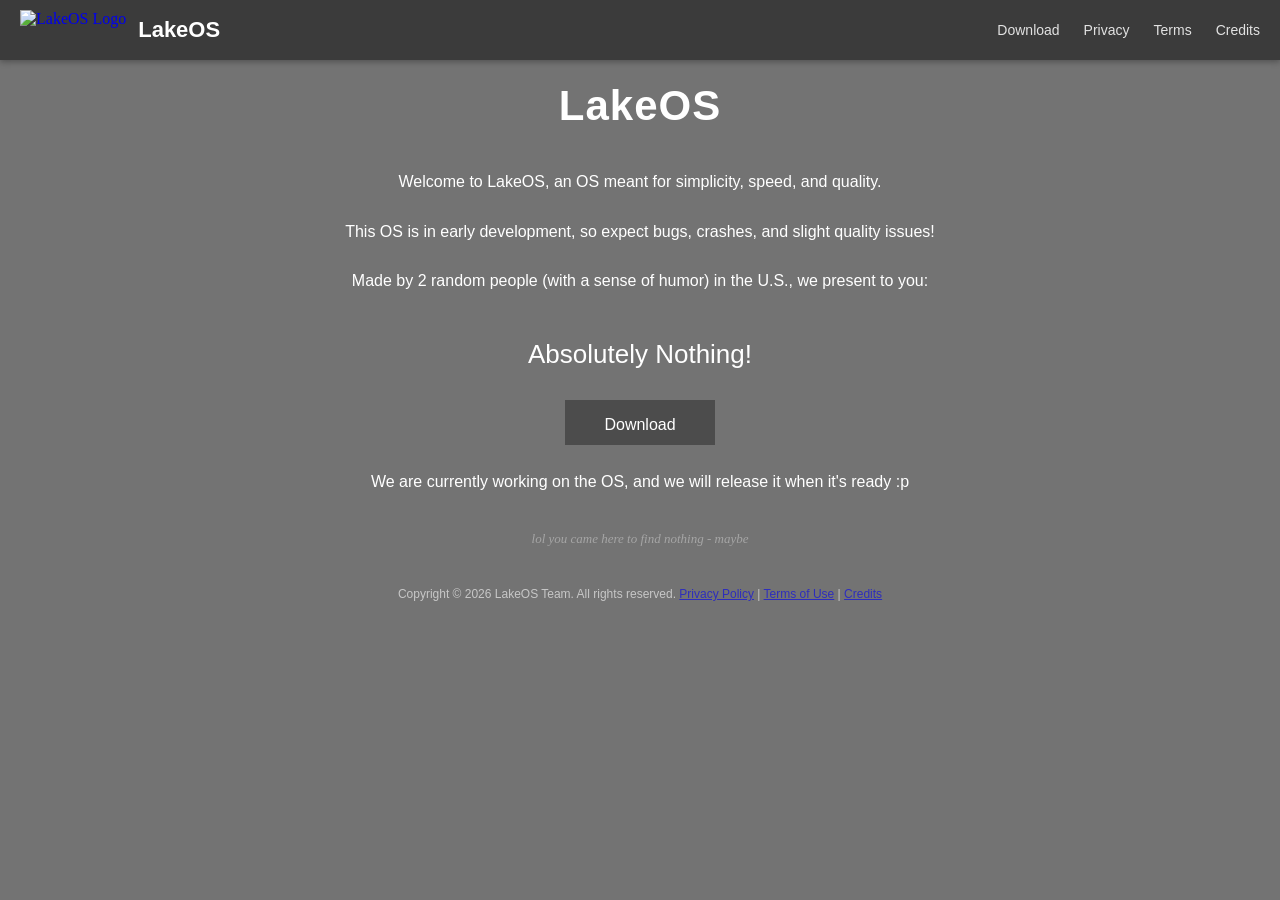
==== index.html @ bf870981 "make site part 1 :D" ====
<!DOCTYPE html>
<html lang="en">
<head>
    <meta charset="UTF-8">
    <meta name="viewport" content="width=device-width, initial-scale=1.0">
    <title>LakeOS</title>
    <link rel="stylesheet" href="style.css">
    <link rel="icon" href="assets/transparent-lakeos-logo.png">
    <script src="script.js"></script>
</head>

<body>
<header class="lakeos-header">
    <a href="index.html" class="logo-link">
        <img src="assets/transparent-lakeos-logo.png" alt="LakeOS Logo" class="logo">
        <span class="logo-text">LakeOS</span>
    </a>
    <nav class="header-nav">
        <a href="downloads.html">Download</a>
        <a href="privacy.html">Privacy</a>
        <a href="terms.html">Terms</a>
        <a href="credits.html">Credits</a>
    </nav>
</header>
<h1 id="title" class="default">LakeOS</h1>
<p class="default">Welcome to LakeOS, an OS meant for simplicity, speed, and quality.</p>
<p class="default">This OS is in early development, so expect bugs, crashes, and slight quality issues!</p>
<p class="default"> Made by 2 random people (with a sense of humor) in the U.S., we present to you:</p>
<h2 class="default" id="presentation">Absolutely Nothing!</h2>
<button class="default" id="download" onclick="goto('download.html')">Download</button>
<p class="default">We are currently working on the OS, and we will release it when it's ready :p</p>
<p class="quiet" id="whisper">lol you came here to find nothing - maybe</p>
<footer class="footer">Copyright © 2026 LakeOS Team. All rights reserved. <a href="privacy.html">Privacy Policy</a> | <a href="terms.html">Terms of Use</a> | <a href="credits.html">Credits</a></footer>    
</body>
</html>
---- style.css ----
/* Global defaults */
* {
    margin: 0;
    padding: 0;
    box-sizing: border-box;
}

/* Header panel */
.lakeos-header {
    width: 100%;
    background-color: rgba(50, 50, 50, 0.85); /* grey, slightly transparent */
    display: flex;
    justify-content: space-between;
    align-items: center;
    padding: 10px 20px;
    position: sticky;
    top: 0;
    z-index: 999;
    box-shadow: 0 2px 6px rgba(0,0,0,0.3);
}

/* Logo + text link */
.logo-link {
    display: flex;
    align-items: center;
    text-decoration: none;
}

.logo {
    height: 40px;
    width: auto;
    margin-right: 12px;
}

.logo-text {
    font-family: Arial, sans-serif;
    font-weight: bold;
    font-size: 22px;
    color: white;
}

/* Navigation links */
.header-nav a {
    font-family: Arial, sans-serif;
    color: white;
    text-decoration: none;
    margin-left: 20px;
    font-size: 14px;
    opacity: 0.85;
    transition: opacity 0.2s ease;
}

.header-nav a:hover {
    opacity: 1;
}

/* Background */
body {
    margin: 0;
    padding: 0;
    min-height: 100vh;
    background-image: url('assets/lake-bg.jpg');
    background-attachment: fixed;
    background-size: cover;
    background-position: center;

    /* Center content vertically + horizontally */
    display: flex;
    flex-direction: column;
    align-items: center;
    justify-content: flex-start;

    /* Dark overlay for readability */
    background-color: rgba(0, 0, 0, 0.55);
    background-blend-mode: darken;
}

/* Main text style */
.default {
    font-family: Arial, sans-serif;
    font-size: 16px;
    font-weight: normal;
    text-align: center;

    /* Spacing + width control */
    max-width: 720px;
    margin: 12px 20px;
    line-height: 1.6;

    /* Better contrast */
    color: white;
}

/* Title */
#title {
    font-size: 42px;
    font-weight: 700;
    margin-bottom: 18px;
    letter-spacing: 1px;
}

/* Section heading */
#presentation {
    font-size: 26px;
    font-weight: 500;
    margin-top: 28px;
    margin-bottom: 12px;
}

/* Quiet text */
.quiet {
    font-size: 13px;
    color: #bbbbbb;
    text-align: center;
    margin-top: 25px;
    opacity: 0.7;
    font-style: italic;
}

.footer {
    font-family: Arial, sans-serif;
    font-size: 12px;
    color: #ffffff;
    text-align: center;
    margin-top: 40px;
    opacity: 0.6;
}

#download {
    background-color: #4c4c4c;
    color: white;
    border: none;
    padding: 12px 24px;
    font-size: 16px;
    border-radius: 0px;
    cursor: pointer;
    width: 150px;
    height: 45px;
    transition: background-color 0.3s ease;
}
#download:hover {
    background-color: #000000;
}

#absolutely-nothing {
    font-size: 16px;
    font-weight: 500;
    margin-top: 18px;
    background-color: rgb(60, 60, 60);
    color: rgb(84, 83, 83);
    width: 400px;
    height: 100px;
    align-self: center;
    display: flex;
    justify-content: center;
    align-items: center;
    border: none;
}

.download-section {
    display: flex;
    flex-direction: column;
    align-items: left;
    margin-top: 18px;
    border: #000000 1px solid;
    padding: 20px;
    background-color: rgba(48, 48, 48, 0.633);
    width: 70%;
    height: 100px;
}

#download-title {
    font-size: 18px;
    font-family: Arial, Helvetica, sans-serif;
    color: white;
    align-self: center;
}

.download-content {
    font-size: 14px;
    margin-top: 8px;
}
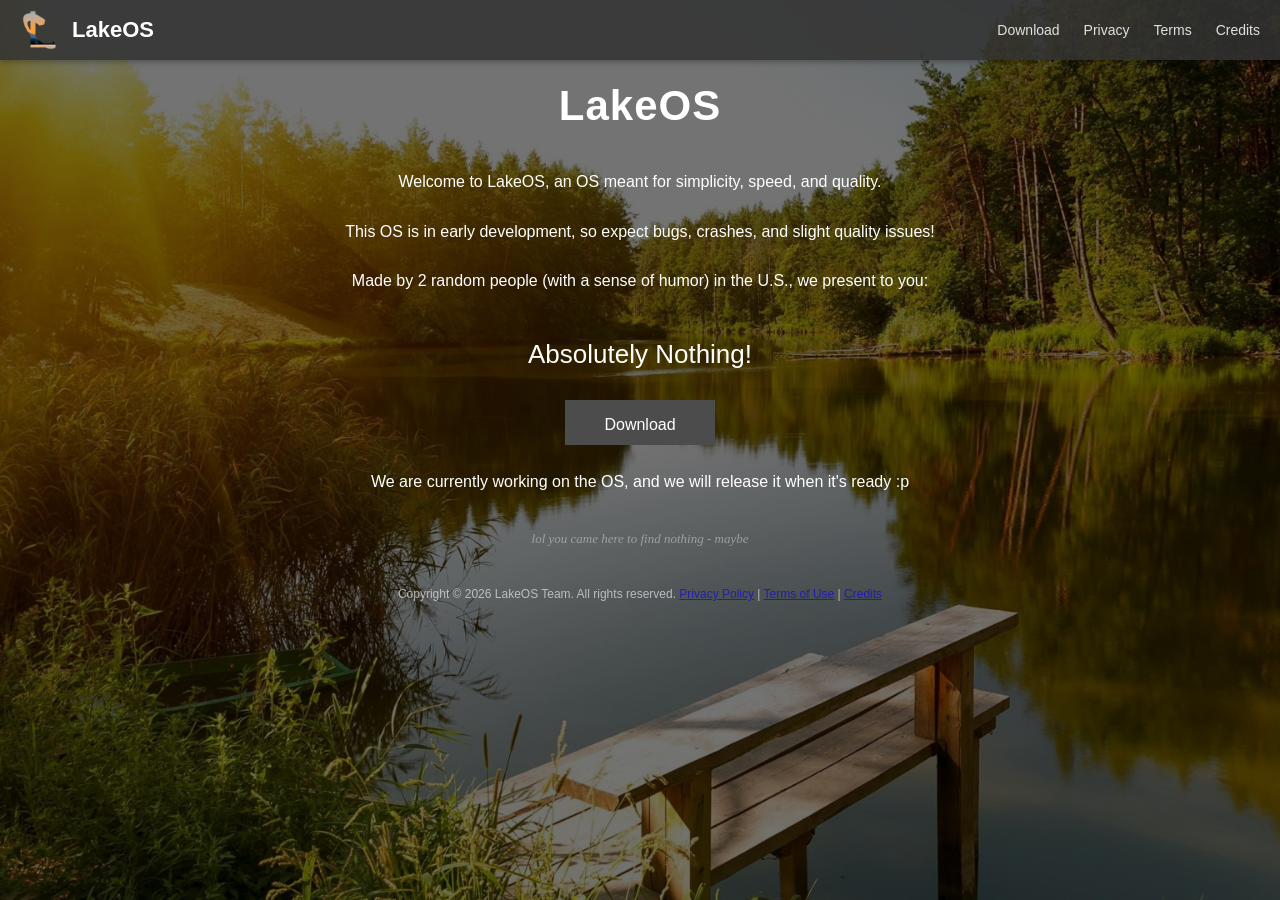
==== commit 60ff5b7a: "Update index.html" ====
--- a/index.html
+++ b/index.html
@@ -16,7 +16,7 @@
         <span class="logo-text">LakeOS</span>
     </a>
     <nav class="header-nav">
-        <a href="downloads.html">Download</a>
+        <a href="download.html">Download</a>
         <a href="privacy.html">Privacy</a>
         <a href="terms.html">Terms</a>
         <a href="credits.html">Credits</a>
@@ -32,4 +32,4 @@
 <p class="quiet" id="whisper">lol you came here to find nothing - maybe</p>
 <footer class="footer">Copyright © 2026 LakeOS Team. All rights reserved. <a href="privacy.html">Privacy Policy</a> | <a href="terms.html">Terms of Use</a> | <a href="credits.html">Credits</a></footer>    
 </body>
-</html>+</html>
--- a/style.css
+++ b/style.css
@@ -162,7 +162,7 @@
     flex-direction: column;
     align-items: left;
     margin-top: 18px;
-    border: #000000 1px solid;
+    border: none;
     padding: 20px;
     background-color: rgba(48, 48, 48, 0.633);
     width: 70%;
@@ -179,4 +179,4 @@
 .download-content {
     font-size: 14px;
     margin-top: 8px;
-}+}
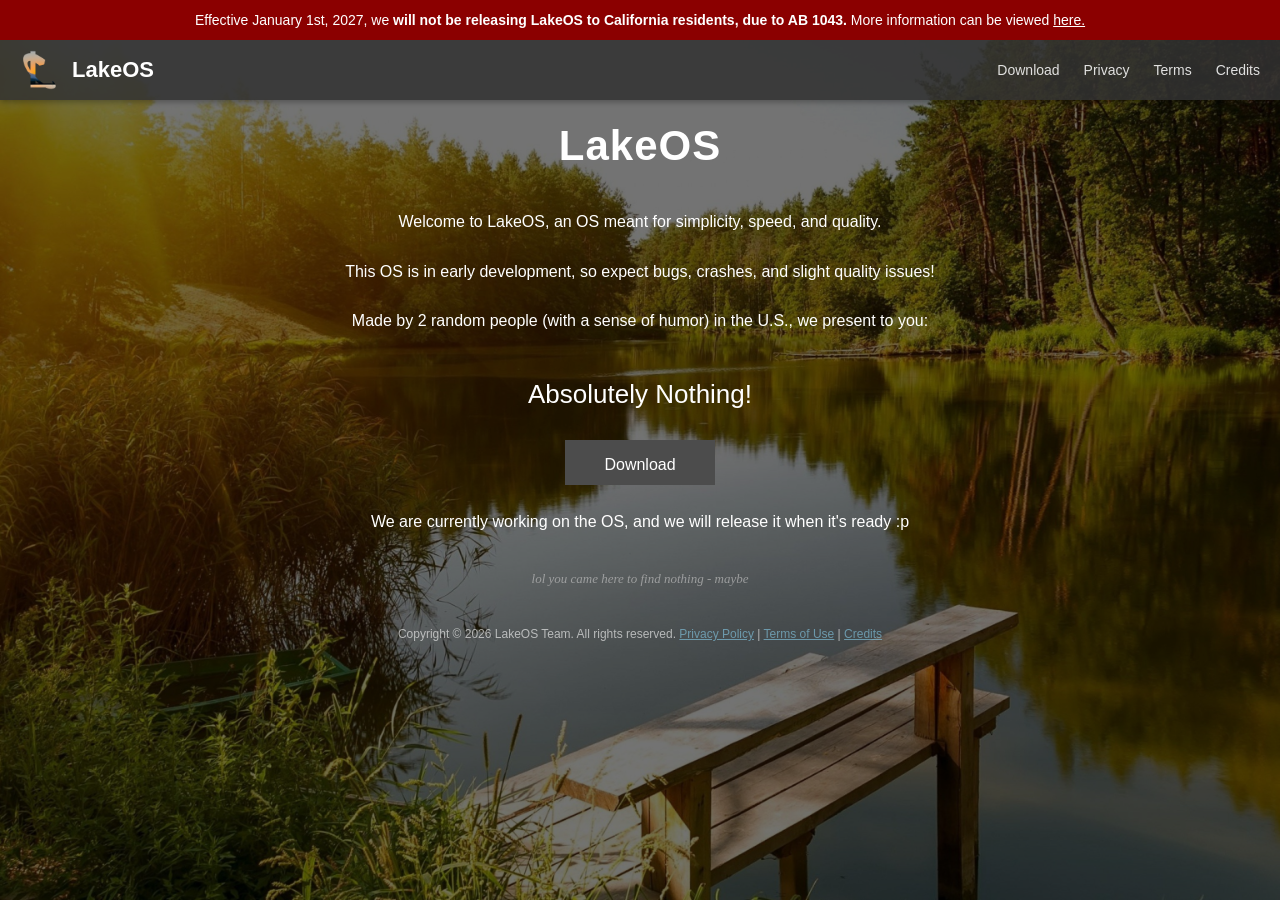
==== commit f57407a6: "chore: Update all files to repository" ====
--- a/index.html
+++ b/index.html
@@ -10,11 +10,15 @@
 </head>
 
 <body>
+<div class="notification-bar">
+    Effective January 1st, 2027, we <b> will not be releasing LakeOS to California residents, due to AB 1043. </b> More information can be viewed <a href="ab1043.html"> here.</a>
+</div>
 <header class="lakeos-header">
     <a href="index.html" class="logo-link">
         <img src="assets/transparent-lakeos-logo.png" alt="LakeOS Logo" class="logo">
         <span class="logo-text">LakeOS</span>
     </a>
+    <div class="menu-toggle" onclick="toggleMenu()">☰</div>
     <nav class="header-nav">
         <a href="download.html">Download</a>
         <a href="privacy.html">Privacy</a>
--- a/style.css
+++ b/style.css
@@ -3,6 +3,34 @@
     margin: 0;
     padding: 0;
     box-sizing: border-box;
+}
+
+/* Link styling */
+a, a:visited {
+    color: #87CEEB;
+}
+
+/* Notification bar */
+.notification-bar {
+    width: 100%;
+    background-color: #8B0000;
+    color: white;
+    padding: 12px 20px;
+    text-align: center;
+    font-family: Arial, sans-serif;
+    font-size: 14px;
+    z-index: 1000;
+    position: sticky;
+    top: 0;
+}
+
+.notification-bar a {
+    color: white;
+    text-decoration: underline;
+}
+
+.notification-bar a:hover {
+    opacity: 0.9;
 }
 
 /* Header panel */
@@ -142,41 +170,150 @@
     background-color: #000000;
 }
 
-#absolutely-nothing {
-    font-size: 16px;
-    font-weight: 500;
-    margin-top: 18px;
-    background-color: rgb(60, 60, 60);
-    color: rgb(84, 83, 83);
-    width: 400px;
-    height: 100px;
-    align-self: center;
-    display: flex;
+/* Download page immersive layout */
+.download-button, #absolutely-nothing {
+    font-size: 18px;
+    font-weight: 600;
+    margin-top: 20px;
+    background-color: #4c4c4c;
+    color: white;
+    width: 220px;
+    height: 50px;
+    border: none;
+    border-radius: 4px;
+    cursor: not-allowed;
+    opacity: 0.7;
+    transition: opacity 0.3s ease, transform 0.2s ease;
+}
+.download-button:hover, #absolutely-nothing:hover {
+    opacity: 0.85;
+    transform: scale(1.05);
+}
+
+.download-page {
+    width: 100%;
+    flex: 1;
+    display: flex;
+    flex-direction: column;
+}
+
+.hero {
+    flex: 1;
+    width: 100%;
+    background: linear-gradient(rgba(0,0,0,0.5), rgba(0,0,0,0.5)), url('assets/lake-bg.jpg') center/cover no-repeat;
+    background-attachment: fixed;
+    display: flex;
+    flex-direction: column;
+    align-items: center;
     justify-content: center;
-    align-items: center;
-    border: none;
-}
-
-.download-section {
-    display: flex;
-    flex-direction: column;
-    align-items: left;
-    margin-top: 18px;
-    border: none;
+    text-align: center;
+    padding: 60px 20px;
+}
+
+.hero .subtitle {
+    font-size: 20px;
+    margin-top: 8px;
+    opacity: 0.9;
+}
+
+.beta-section {
+    margin: 30px auto;
+    max-width: 720px;
+    background-color: rgba(48,48,48,0.7);
     padding: 20px;
-    background-color: rgba(48, 48, 48, 0.633);
-    width: 70%;
-    height: 100px;
-}
-
-#download-title {
-    font-size: 18px;
-    font-family: Arial, Helvetica, sans-serif;
-    color: white;
-    align-self: center;
-}
-
-.download-content {
-    font-size: 14px;
-    margin-top: 8px;
-}
+    border-radius: 6px;
+    text-align: center;
+}
+
+.beta-section h2 {
+    margin-bottom: 12px;
+}
+
+.beta-section .download-button {
+    cursor: pointer;
+    opacity: 1;
+}
+.details {
+    padding: 20px;
+    max-width: 720px;
+    margin: 0 auto 40px;
+}
+
+/* animations */
+@keyframes fadeIn {
+    from { opacity: 0; transform: translateY(20px); }
+    to { opacity: 1; transform: translateY(0); }
+}
+
+.hero h1, .hero .subtitle, .hero .download-button {
+    opacity: 0;
+    animation: fadeIn 0.8s ease forwards;
+}
+
+/* Responsive adjustments for download page */
+@media (max-width: 600px) {
+    .hero {
+        padding: 80px 16px;
+    }
+    .hero #title {
+        font-size: 32px;
+    }
+    .hero .subtitle {
+        font-size: 18px;
+    }
+    .download-button, #absolutely-nothing {
+        width: 180px;
+        height: 45px;
+    }
+}
+
+/* Menu toggle (hamburger) hidden by default */
+.menu-toggle {
+    display: none;
+}
+
+/* Mobile adjustments */
+@media (max-width: 600px) {
+    .logo {
+        height: 30px;
+    }
+    .logo-text {
+        font-size: 18px;
+    }
+    .header-nav {
+        display: none;
+        flex-direction: column;
+        width: 100%;
+        height: 100%;
+        background-color: rgba(50,50,50,0.95);
+        position: fixed;
+        top: 0;
+        left: 0;
+        transform: translateX(-100%);
+        transition: transform 0.3s ease, opacity 0.3s ease;
+        opacity: 0;
+        z-index: 1001;
+        padding-top: 80px;
+    }
+    .header-nav.show {
+        display: flex;
+        transform: translateX(0);
+        opacity: 1;
+    }
+    .header-nav a {
+        margin: 20px 0;
+        text-align: center;
+        font-size: 18px;
+    }
+    .menu-toggle {
+        display: block;
+        cursor: pointer;
+        font-size: 24px;
+        color: white;
+        transition: transform 0.3s ease;
+        z-index: 1002;
+    }
+    .menu-toggle.open {
+        transform: rotate(90deg);
+    }
+}
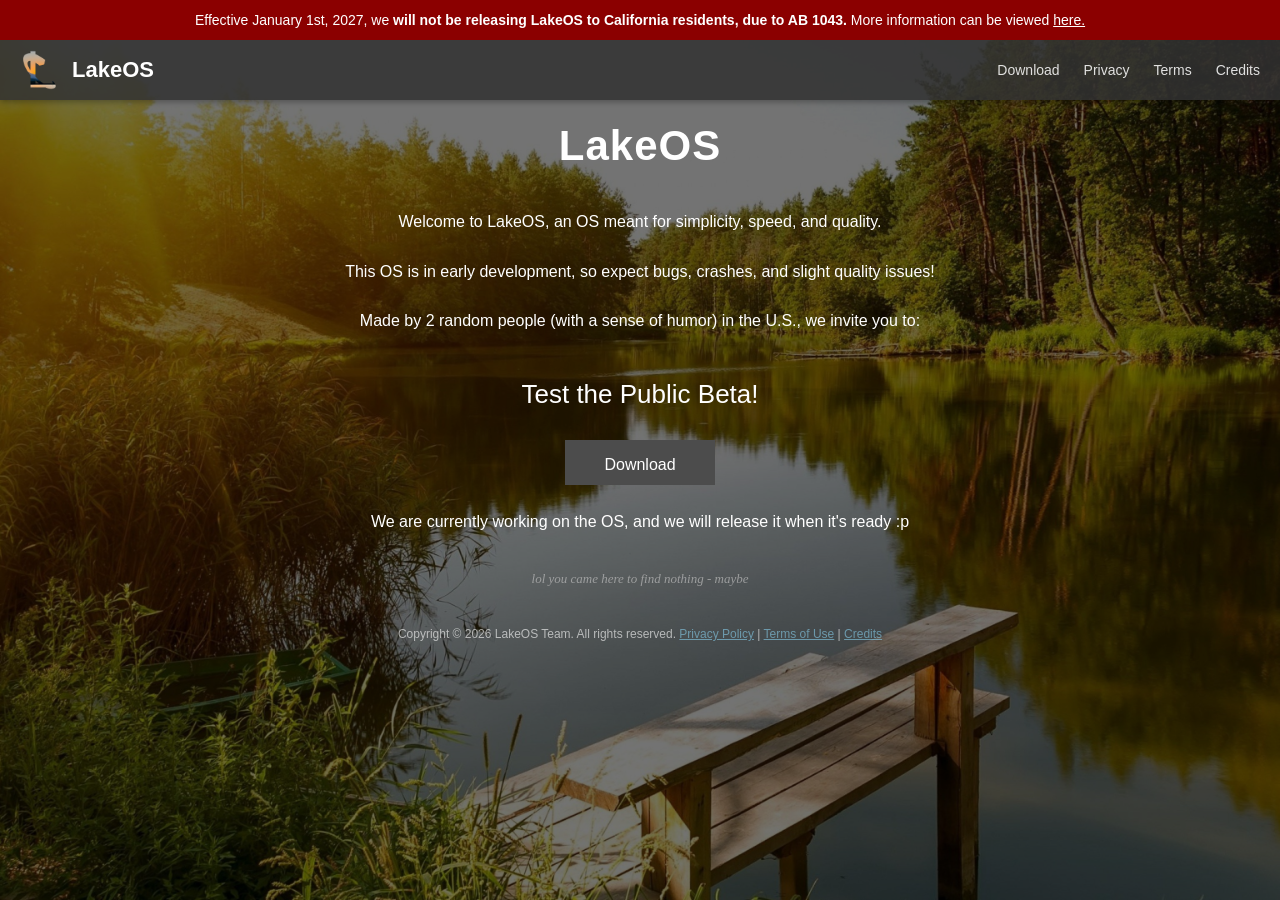
==== commit cbf9d478: "Prepere for public beta Prepering for public beta launch today!" ====
--- a/index.html
+++ b/index.html
@@ -29,8 +29,8 @@
 <h1 id="title" class="default">LakeOS</h1>
 <p class="default">Welcome to LakeOS, an OS meant for simplicity, speed, and quality.</p>
 <p class="default">This OS is in early development, so expect bugs, crashes, and slight quality issues!</p>
-<p class="default"> Made by 2 random people (with a sense of humor) in the U.S., we present to you:</p>
-<h2 class="default" id="presentation">Absolutely Nothing!</h2>
+<p class="default"> Made by 2 random people (with a sense of humor) in the U.S., we invite you to:</p>
+<h2 class="default" id="presentation">Test the Public Beta!</h2>
 <button class="default" id="download" onclick="goto('download.html')">Download</button>
 <p class="default">We are currently working on the OS, and we will release it when it's ready :p</p>
 <p class="quiet" id="whisper">lol you came here to find nothing - maybe</p>
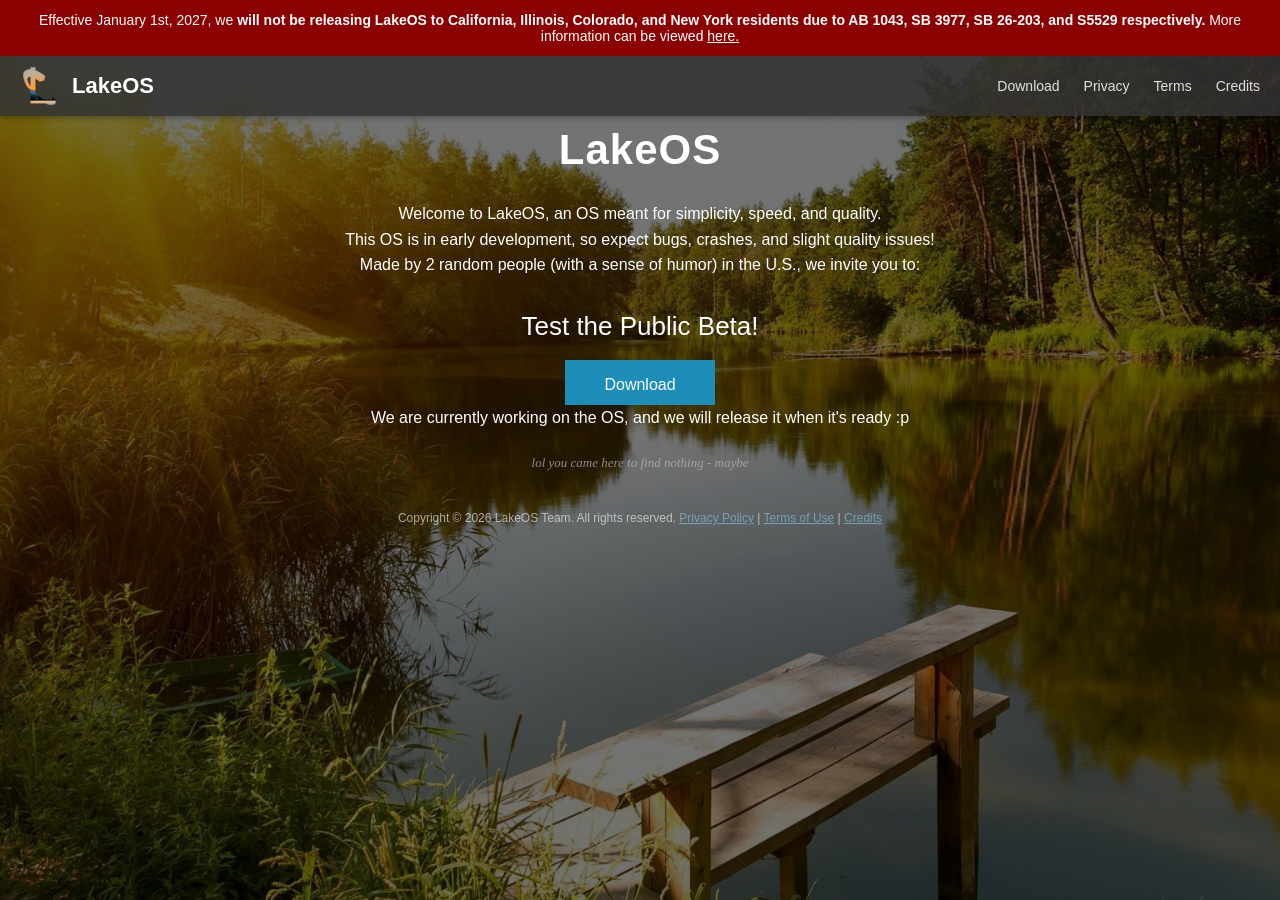
==== commit 5189e70d: "Update index.html" ====
--- a/index.html
+++ b/index.html
@@ -11,7 +11,7 @@
 
 <body>
 <div class="notification-bar">
-    Effective January 1st, 2027, we <b> will not be releasing LakeOS to California residents, due to AB 1043. </b> More information can be viewed <a href="ab1043.html"> here.</a>
+    Effective January 1st, 2027, we <b> will not be releasing LakeOS to California, Illinois, Colorado, and New York residents due to AB 1043, SB 3977, SB 26-203, and S5529 respectively. </b> More information can be viewed <a href="ab1043.html"> here.</a>
 </div>
 <header class="lakeos-header">
     <a href="index.html" class="logo-link">
--- a/style.css
+++ b/style.css
@@ -109,10 +109,6 @@
     font-size: 16px;
     font-weight: normal;
     text-align: center;
-
-    /* Spacing + width control */
-    max-width: 720px;
-    margin: 12px 20px;
     line-height: 1.6;
 
     /* Better contrast */
@@ -155,7 +151,7 @@
 }
 
 #download {
-    background-color: #4c4c4c;
+    background-color: #1d8eb8;
     color: white;
     border: none;
     padding: 12px 24px;
@@ -175,7 +171,7 @@
     font-size: 18px;
     font-weight: 600;
     margin-top: 20px;
-    background-color: #4c4c4c;
+    background-color: #1d8eb8;
     color: white;
     width: 220px;
     height: 50px;
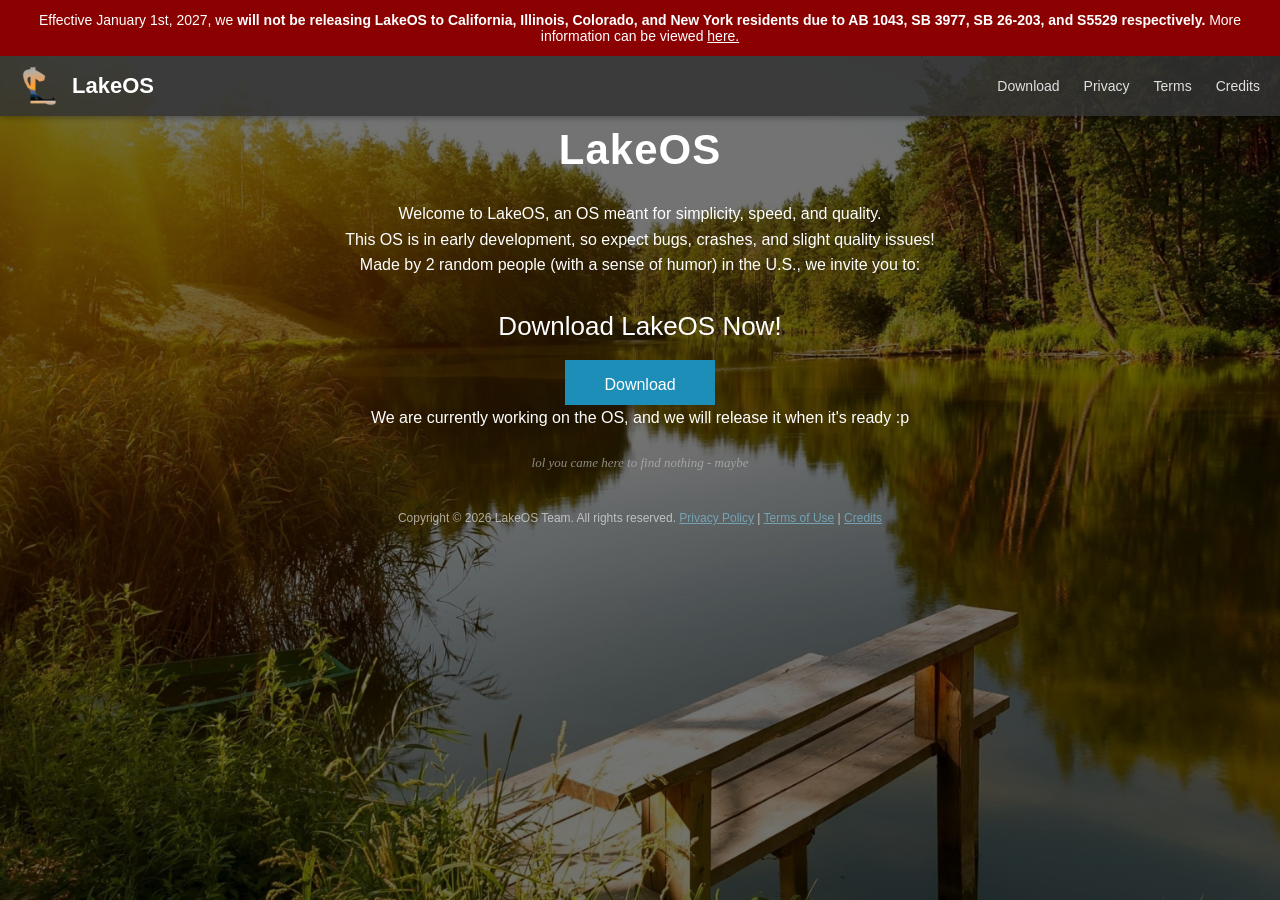
==== commit 30492d92: "Change header text from 'Test the Public Beta!' to 'Download LakeOS Now!'" ====
--- a/index.html
+++ b/index.html
@@ -30,7 +30,7 @@
 <p class="default">Welcome to LakeOS, an OS meant for simplicity, speed, and quality.</p>
 <p class="default">This OS is in early development, so expect bugs, crashes, and slight quality issues!</p>
 <p class="default"> Made by 2 random people (with a sense of humor) in the U.S., we invite you to:</p>
-<h2 class="default" id="presentation">Test the Public Beta!</h2>
+<h2 class="default" id="presentation">Download LakeOS Now!</h2>
 <button class="default" id="download" onclick="goto('download.html')">Download</button>
 <p class="default">We are currently working on the OS, and we will release it when it's ready :p</p>
 <p class="quiet" id="whisper">lol you came here to find nothing - maybe</p>
--- a/style.css
+++ b/style.css
@@ -177,8 +177,8 @@
     height: 50px;
     border: none;
     border-radius: 4px;
-    cursor: not-allowed;
-    opacity: 0.7;
+    cursor: pointer;
+    opacity: 1;
     transition: opacity 0.3s ease, transform 0.2s ease;
 }
 .download-button:hover, #absolutely-nothing:hover {
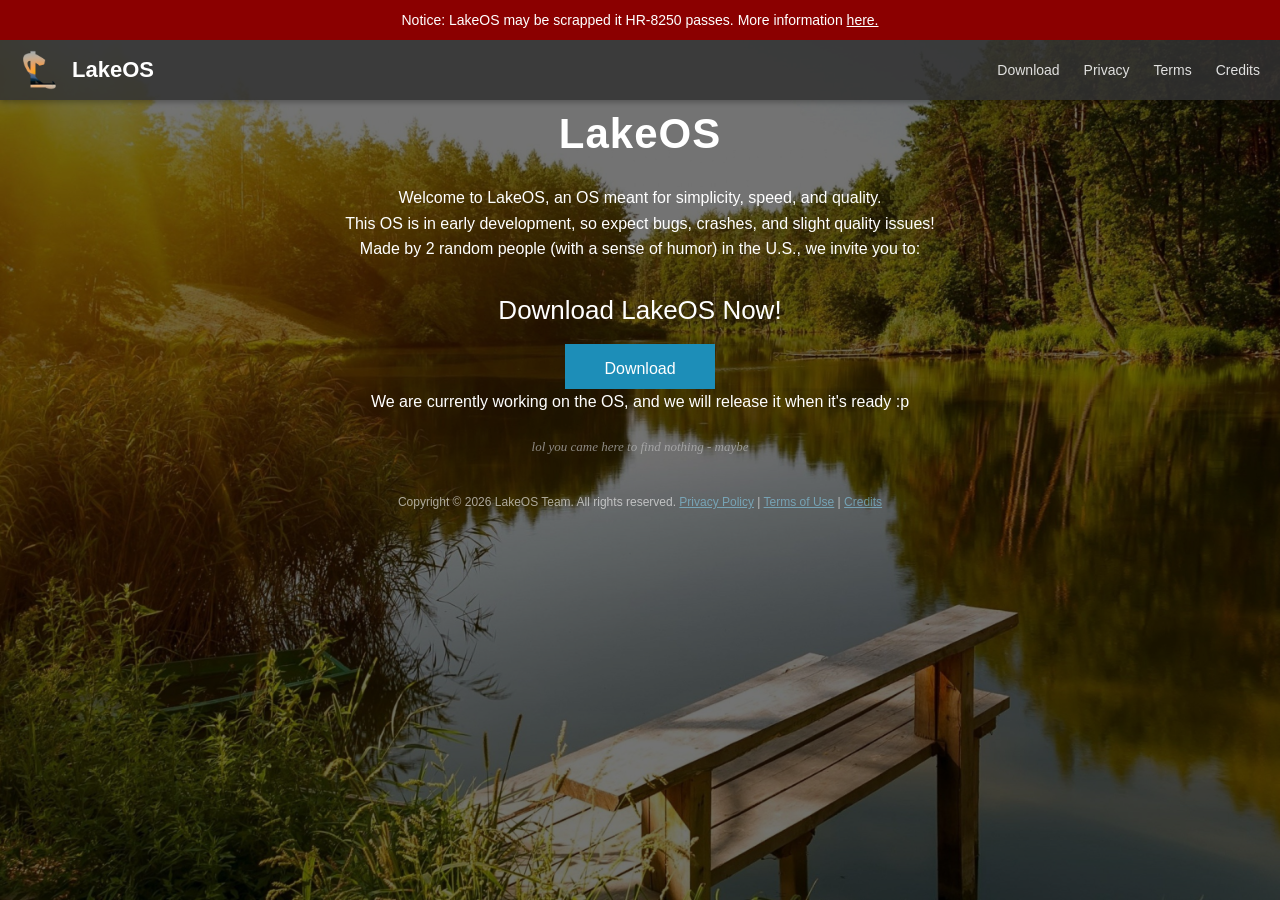
==== commit ca2b3bc8: "Update notification message in index.html" ====
--- a/index.html
+++ b/index.html
@@ -11,7 +11,7 @@
 
 <body>
 <div class="notification-bar">
-    Effective January 1st, 2027, we <b> will not be releasing LakeOS to California, Illinois, Colorado, and New York residents due to AB 1043, SB 3977, SB 26-203, and S5529 respectively. </b> More information can be viewed <a href="ab1043.html"> here.</a>
+   Notice: LakeOS may be scrapped it HR-8250 passes. More information <a href="hr8250.html">here.</a>
 </div>
 <header class="lakeos-header">
     <a href="index.html" class="logo-link">
